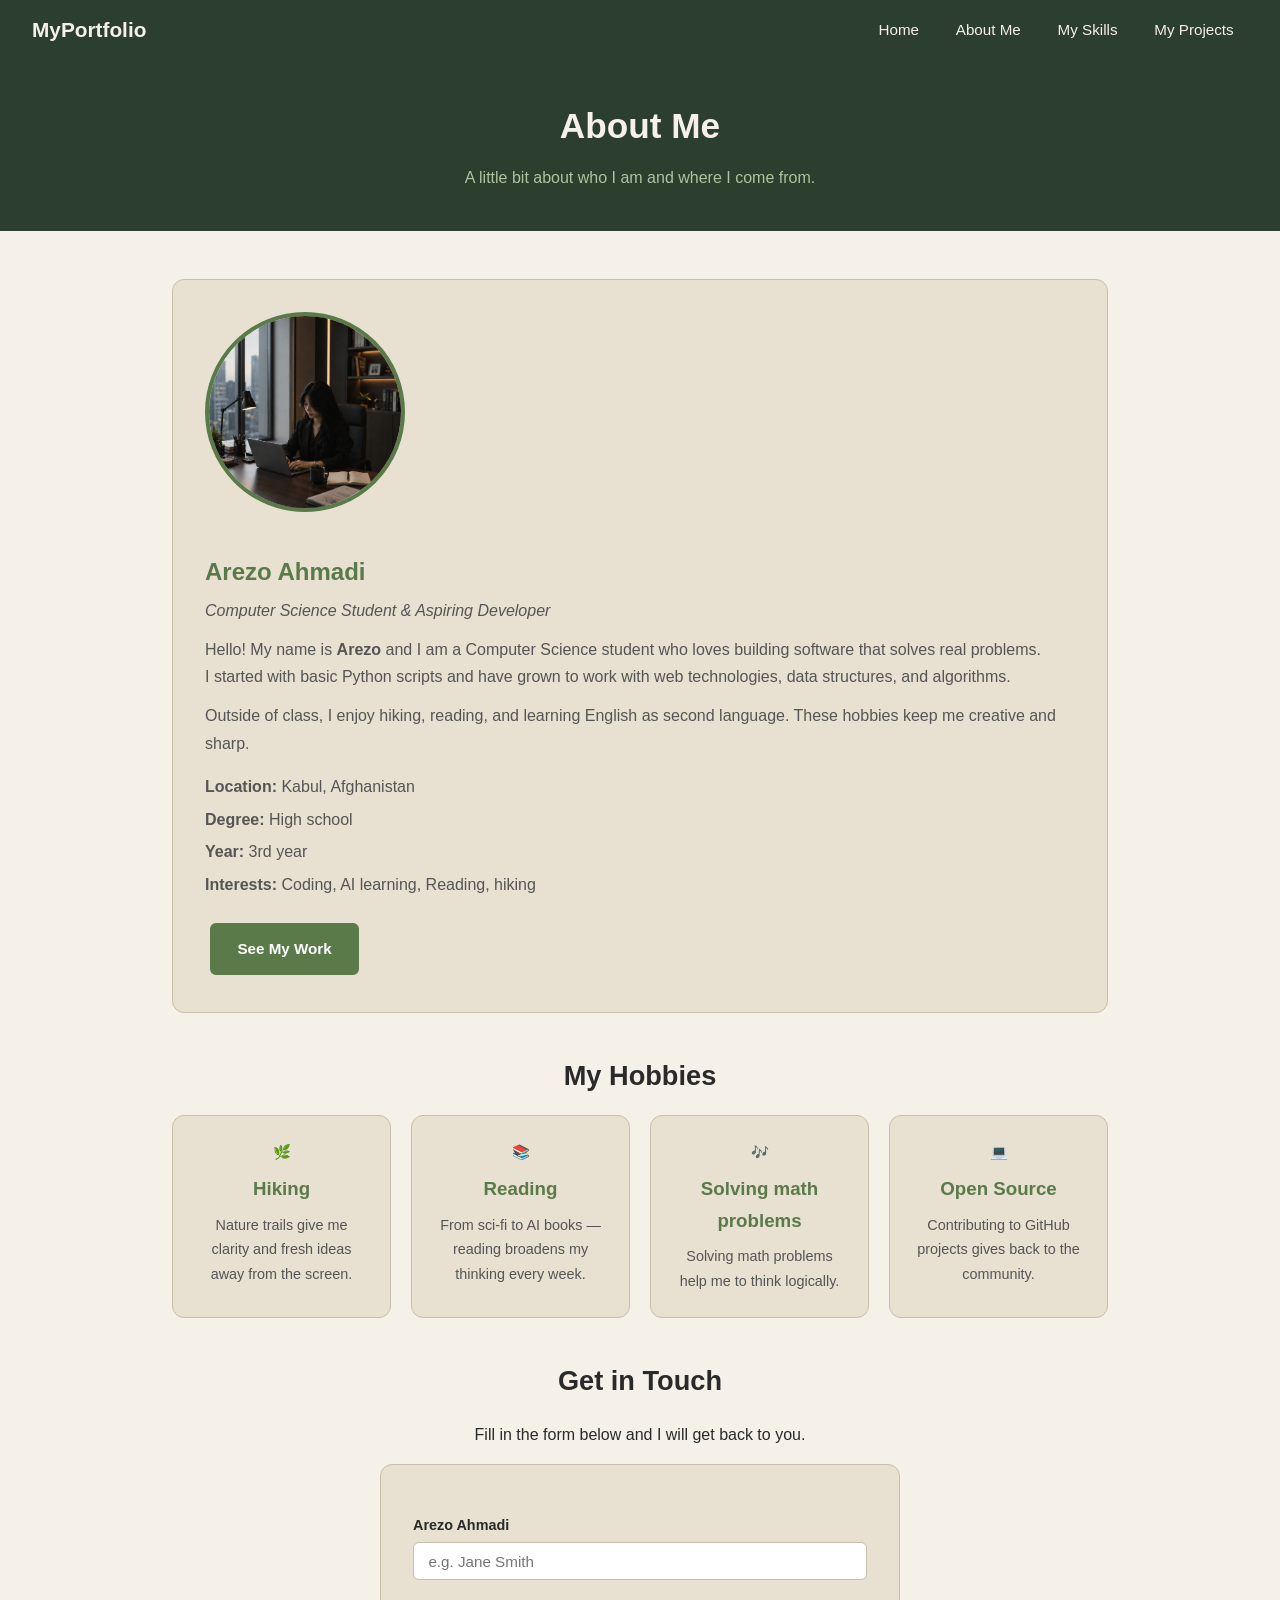
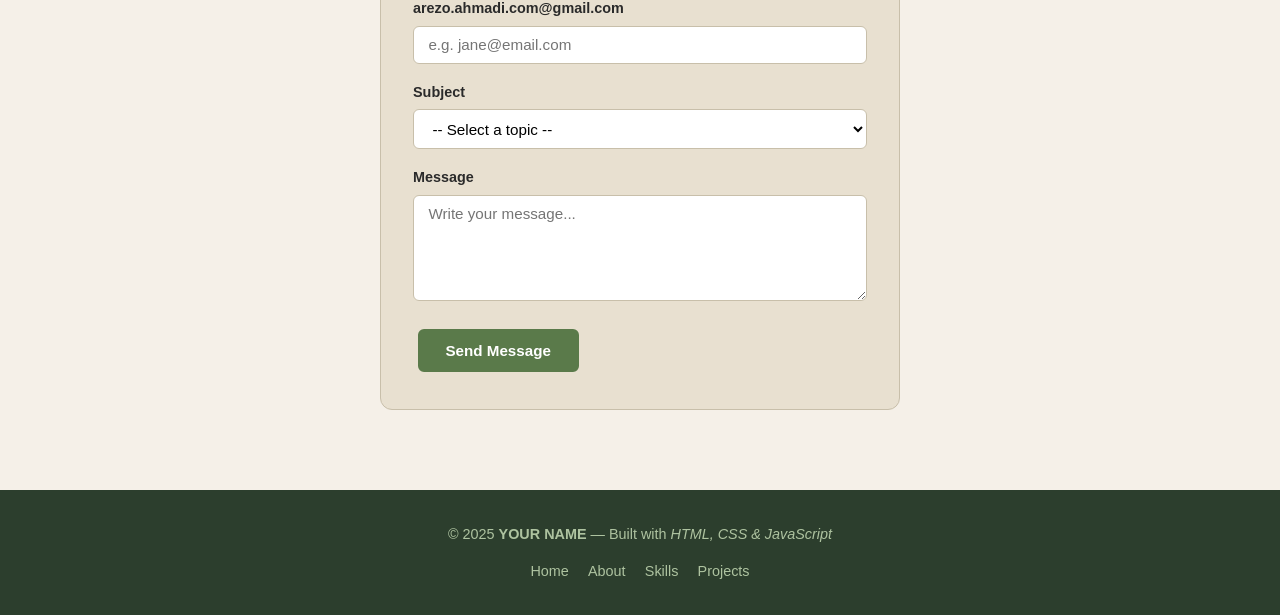
==== finalabout.html @ d026c636 "Add files via upload" ====
<!DOCTYPE html>
<html lang="en">
<head>
  <meta charset="UTF-8" />
  <meta name="viewport" content="width=device-width, initial-scale=1.0" />
  <title>My Portfolio | About Me</title>
  <link rel="stylesheet" href="css/style.css" />
</head>

<body>

  <!-- Navigation bar -->
  <nav id="navbar">
    <span class="logo">MyPortfolio</span>
    <ul>
      <li><a href="final.html">Home</a></li>
      <li><a href="finalabout.html">About Me</a></li>
      <li><a href="finalskills.html">My Skills</a></li>
      <li><a href="finalproject.html">My Projects</a></li>
    </ul>
  </nav>

  <!-- Page title -->
  <div class="page-header">
    <h1>About Me</h1>
    <p>A little bit about who I am and where I come from.</p>
  </div>

  <!-- About section -->
  <div class="page-main">

    <div class="about-card">
      <img
        src="images/about-photo.jpg"
        alt="Photo of Arezo at a desk. Credit: personal photo."
        class="about-img"
      />
      <div>
        <h2>Arezo Ahmadi</h2>
        <p><em>Computer Science Student & Aspiring Developer</em></p>

        <!-- Paragraph with bold, italic, and break tags -->
        <p>
          Hello! My name is <strong>Arezo</strong> and I am a Computer Science student
          who loves building software that solves real problems.
          <br />
          I started with basic Python scripts and have grown to work with web
          technologies, data structures, and algorithms.
        </p>

        <p>
          Outside of class, I enjoy hiking, reading, and learning English as 
         second language. These hobbies keep me creative and sharp.
        </p>

        <!-- Facts list -->
        <ul class="facts-list">
          <li><strong>Location:</strong> Kabul, Afghanistan</li>
          <li><strong>Degree:</strong> High school</li>
          <li><strong>Year:</strong> 3rd year</li>
          <li><strong>Interests:</strong> Coding, AI learning, Reading, hiking</li>
        </ul>

        <a href="finalproject.html" class="btn">See My Work</a>
      </div>
    </div>

    <!-- Hobbies section -->
    <h2 class="section-title">My Hobbies</h2>
    <div class="hobbies-row">
      <div class="hobby-box">
        <p>&#127807;</p>
        <h3>Hiking</h3>
        <p>Nature trails give me clarity and fresh ideas away from the screen.</p>
      </div>
      <div class="hobby-box">
        <p>&#128218;</p>
        <h3>Reading</h3>
        <p>From sci-fi to AI books — reading broadens my thinking every week.</p>
      </div>
      <div class="hobby-box">
        <p>&#127926;</p>
        <h3>Solving math problems</h3>
        <p>Solving math problems help me to think logically.</p>
      </div>
      <div class="hobby-box">
        <p>&#128187;</p>
        <h3>Open Source</h3>
        <p>Contributing to GitHub projects gives back to the community.</p>
      </div>
    </div>

    <!-- Contact form -->
    <h2 class="section-title">Get in Touch</h2>
    <p style="text-align:center;">Fill in the form below and I will get back to you.</p>

    <div class="form-wrap">

      <!-- User interaction 1: text input -->
      <label for="contact-name">Arezo Ahmadi</label>
      <input type="text" id="contact-name" placeholder="e.g. Jane Smith" />

      <!-- User interaction 2: email input -->
      <label for="contact-email">arezo.ahmadi.com@gmail.com</label>
      <input type="email" id="contact-email" placeholder="e.g. jane@email.com" />

      <!-- User interaction 3: dropdown -->
      <label for="contact-subject">Subject</label>
      <select id="contact-subject">
        <option value="">-- Select a topic --</option>
        <option value="internship">Internship Opportunity</option>
        <option value="collaboration">Project Collaboration</option>
        <option value="feedback">Portfolio Feedback</option>
        <option value="other">Other</option>
      </select>

      <!-- Message box -->
      <label for="contact-message">Message</label>
      <textarea id="contact-message" rows="5" placeholder="Write your message..."></textarea>

      <button class="btn" onclick="handleContactForm()">Send Message</button>

      <!-- Output shown by JavaScript -->
      <div id="form-output"></div>
    </div>

  </div>

  <!-- Footer -->
  <footer>
    <p>&copy; 2025 <strong>YOUR NAME</strong> &mdash; Built with <em>HTML, CSS & JavaScript</em></p>
    <div class="footer-links">
      <a href="final.html">Home</a>
      <a href="finalabout.html">About</a>
      <a href="finalskills.html">Skills</a>
      <a href="finalproject.html">Projects</a>
    </div>
  </footer>

  <script src="js/main.js"></script>
</body>
</html>
---- css/style.css ----
/* --- Color and font variables --- */
:root {
  --green:  #5a7a4a;
  --gold:   #b5860d;
  --brown:  #7a5c3a;
  --dark:   #2c3e2d;
  --beige:  #f5f0e8;
  --mid:    #e8e0d0;
  --border: #c8bfaa;
  --grey:   #555555;
}

/* --- Reset: removes default spacing --- */
* {
  box-sizing: border-box;
  margin: 0;
  padding: 0;
}

body {
  font-family: 'Segoe UI', sans-serif;
  background-color: var(--beige);  /* background color */
  color: #2a2a2a;
  line-height: 1.7;
}

img { max-width: 100%; display: block; }
ul  { list-style: none; }
a   { text-decoration: none; color: inherit; }

/* NAVBAR */
#navbar {
  position: fixed;
  top: 0;
  left: 0;
  width: 100%;
  background-color: var(--dark);
  display: flex;                    /* flexbox */
  align-items: center;
  justify-content: space-between;
  padding: 0 2rem;                  /* padding */
  height: 60px;
  z-index: 999;
  transition: top 0.3s ease;
}

.logo {
  color: var(--beige);
  font-size: 1.3rem;
  font-weight: bold;
}

#navbar ul {
  display: flex;                    /* flexbox */
  gap: 0.5rem;
}

#navbar ul li a {
  color: var(--beige);
  padding: 0.4rem 0.9rem;
  border-radius: 6px;
  font-size: 0.95rem;
  transition: background 0.3s;
}

#navbar ul li a:hover {
  background-color: var(--green);
}

/* HERO*/
.hero {
  max-width: 800px;
  margin: 0 auto;
  padding: 8rem 2rem 4rem;          /* padding */
  text-align: center;
}

.hero h1 {
  font-size: 2.5rem;
  margin-bottom: 0.5rem;
}

.hero h2 {
  font-size: 1.2rem;
  color: var(--brown);
  margin-bottom: 1rem;
}

.hero p {
  color: var(--grey);
  margin-bottom: 2rem;
}

.green { color: var(--green); }

/* Buttons*/
.btn {
  display: inline-block;
  background-color: var(--green);
  color: #fff;
  padding: 0.7rem 1.6rem;           /* padding */
  border-radius: 6px;
  border: 2px solid var(--green);   /* border */
  cursor: pointer;
  font-size: 0.95rem;
  font-weight: 600;
  margin: 0.3rem;
  transition: background 0.3s;
}

.btn:hover { background-color: #3f5c32; }

.btn-outline {
  display: inline-block;
  background-color: transparent;
  color: var(--green);
  padding: 0.7rem 1.6rem;
  border-radius: 6px;
  border: 2px solid var(--green);   /* border */
  cursor: pointer;
  font-size: 0.95rem;
  font-weight: 600;
  margin: 0.3rem;
  transition: background 0.3s, color 0.3s;
}

.btn-outline:hover {
  background-color: var(--green);
  color: #fff;
}

/* LOADING BAR */
.loading-wrap {
  max-width: 500px;
  margin: 0 auto 2rem;
  padding: 1rem 1.5rem;             /* padding */
  border: 1px solid var(--border);  /* border */
  border-radius: 8px;
  background-color: var(--mid);
  text-align: center;
  font-size: 0.9rem;
  color: var(--grey);
}

.loading-track {
  background-color: var(--border);
  border-radius: 50px;
  height: 16px;
  margin-top: 0.5rem;
  overflow: hidden;
}

.loading-bar {
  width: 0%;
  height: 100%;
  background-color: var(--green);   /* background color */
  border-radius: 50px;
  transition: width 0.04s linear;
}

/*STATS — Box Model Demo */
.stats {
  background-color: var(--mid);
  padding: 3rem 2rem;               /* padding */
  text-align: center;
}

.stats-row {
  display: flex;                    /* flexbox */
  flex-wrap: wrap;
  justify-content: center;
  gap: 1.5rem;
  margin-top: 1.5rem;
}

/* Box model clearly visible here */
.stat-box {
  background-color: #fff;
  padding: 1.5rem 2rem;             /* padding */
  border: 2px solid var(--border);  /* border */
  border-radius: 12px;
  min-width: 140px;
  text-align: center;
}

.stat-box strong {
  display: block;
  font-size: 2rem;
  color: var(--green);              /* font color */
}

.stat-box span {
  font-size: 0.9rem;
  color: var(--grey);
}

/*SLIDESHOW*/
.slideshow-wrap {
  max-width: 800px;
  margin: 0 auto;
  padding: 3rem 2rem;
  text-align: center;
}

.slideshow {
  position: relative;
  border: 2px solid var(--border);  /* border */
  border-radius: 12px;
  overflow: hidden;
  background-color: var(--mid);
}

.slide        { display: none; }
.slide.active { display: block; }

.slide img {
  width: 100%;
  height: 300px;
  object-fit: cover;
}

.slide p {
  padding: 0.75rem;                 /* padding */
  background-color: rgba(44,62,45,0.75);
  color: #fff;
}

.slideshow button {
  position: absolute;
  top: 50%;
  transform: translateY(-50%);
  background-color: rgba(255,255,255,0.8);
  border: none;
  font-size: 1.3rem;
  padding: 0.4rem 0.8rem;
  cursor: pointer;
  border-radius: 6px;
}

.slideshow button:first-of-type { left: 10px; }
.slideshow button:last-of-type  { right: 10px; }

/* COUNTDOWN*/
.countdown {
  background-color: var(--dark);
  color: #f5f0e8;
  padding: 3rem 2rem;               /* padding */
  text-align: center;
}

.countdown-row {
  display: flex;                    /* flexbox */
  justify-content: center;
  gap: 1.5rem;
  flex-wrap: wrap;
  margin-top: 1.5rem;
}

.cd-box {
  background-color: rgba(255,255,255,0.1);
  border: 1px solid rgba(255,255,255,0.2);  /* border */
  padding: 1.2rem 1.8rem;           /* padding */
  border-radius: 10px;
  min-width: 100px;
  font-size: 0.85rem;
  text-transform: uppercase;
  letter-spacing: 1px;
}

.cd-box span {
  display: block;
  font-size: 2.5rem;
  font-weight: bold;
  color: #a8d48a;                   /* font color */
  margin-bottom: 0.3rem;
}

/*fOOTER */
footer {
  background-color: var(--dark);
  color: #aec3a0;
  text-align: center;
  padding: 2rem;                    /* padding */
  font-size: 0.9rem;
}

.footer-links {
  display: flex;                    /* flexbox */
  justify-content: center;
  gap: 1.2rem;
  margin-top: 0.75rem;
  flex-wrap: wrap;
}

.footer-links a {
  color: #aec3a0;
  transition: color 0.3s;
}

.footer-links a:hover { color: #fff; }

/* PAGE HEADER (subpages)*/
.page-header {
  background-color: var(--dark);
  color: #f5f0e8;
  text-align: center;
  padding: 6rem 2rem 2.5rem;        /* padding */
}

.page-header h1 { font-size: 2.2rem; margin-bottom: 0.5rem; }
.page-header p  { color: #aec3a0; }

.page-main {
  max-width: 1000px;
  margin: 0 auto;
  padding: 3rem 2rem 5rem;          /* padding */
}

.section-title {
  font-size: 1.7rem;
  text-align: center;
  margin: 2.5rem 0 1rem;
}

/*About page*/
.about-card {
  display: flex;                    /* flexbox */
  gap: 2.5rem;
  align-items: flex-start;
  background-color: var(--mid);
  border: 1px solid var(--border);  /* border */
  border-radius: 12px;
  padding: 2rem;                    /* padding */
  margin-bottom: 2.5rem;
  flex-wrap: wrap;
}

.about-img {
  width: 200px;
  height: 200px;
  border-radius: 50%;
  object-fit: cover;
  border: 4px solid var(--green);   /* border */
}

.about-card h2 { color: var(--green); margin-bottom: 0.25rem; }
.about-card p  { color: var(--grey); margin-bottom: 0.75rem; }

.facts-list {
  margin: 1rem 0 1.25rem;
  display: flex;
  flex-direction: column;
  gap: 0.35rem;
}

.facts-list li { color: var(--grey); }

/* Hobbies */
.hobbies-row {
  display: flex;                    /* flexbox */
  gap: 1.25rem;
  flex-wrap: wrap;
  margin-bottom: 2rem;
}

.hobby-box {
  flex: 1 1 180px;
  background-color: var(--mid);
  border: 1px solid var(--border);  /* border */
  border-radius: 12px;
  padding: 1.5rem;                  /* padding */
  text-align: center;
}

.hobby-box h3 { color: var(--green); margin: 0.5rem 0; }
.hobby-box p  { font-size: 0.9rem; color: var(--grey); }

/* Contact form */
.form-wrap {
  max-width: 520px;
  margin: 1rem auto 0;
  background-color: var(--mid);
  border: 1px solid var(--border);  /* border */
  border-radius: 12px;
  padding: 2rem;                    /* padding */
}

.form-wrap label {
  display: block;
  font-weight: 600;
  margin-bottom: 0.3rem;
  margin-top: 1rem;
  font-size: 0.9rem;
}

.form-wrap input,
.form-wrap select,
.form-wrap textarea {
  width: 100%;
  padding: 0.6rem 0.9rem;           /* padding */
  border: 1.5px solid var(--border); /* border */
  border-radius: 6px;
  font-size: 0.95rem;
  font-family: inherit;
  background-color: #fff;
}

.form-wrap input:focus,
.form-wrap select:focus,
.form-wrap textarea:focus {
  outline: none;
  border-color: var(--green);
}

.form-wrap button { margin-top: 1.25rem; }

#form-output {
  margin-top: 1rem;
  padding: 0.75rem;
  border-radius: 6px;
  font-size: 0.9rem;
  display: none;
}

#form-output.success {
  background-color: #d4edda;
  color: #155724;
  border: 1px solid #c3e6cb;
  display: block;
}

#form-output.error {
  background-color: #f8d7da;
  color: #721c24;
  border: 1px solid #f5c6cb;
  display: block;
}

/*Skills page*/
.banner-img {
  width: 100%;
  height: 220px;
  object-fit: cover;
  border-radius: 12px;
  border: 1px solid var(--border);  /* border */
  margin-bottom: 2rem;
}

.skill-bar-wrap { margin-bottom: 1.25rem; }

.skill-label {
  display: flex;
  justify-content: space-between;
  margin-bottom: 0.3rem;
  font-size: 0.95rem;
}

.bar-track {
  background-color: var(--mid);
  border: 1px solid var(--border);  /* border */
  border-radius: 50px;
  height: 14px;
  overflow: hidden;
}

.bar-fill {
  height: 100%;
  border-radius: 50px;
}

.green-bar { background-color: var(--green); }  /* background color */
.gold-bar  { background-color: var(--gold); }   /* background color */
.brown-bar { background-color: var(--brown); }  /* background color */

.chart-box {
  max-width: 460px;
  margin: 0 auto;
  background-color: var(--mid);
  border: 1px solid var(--border);  /* border */
  border-radius: 12px;
  padding: 1.5rem;                  /* padding */
}

.quiz-box {
  background-color: var(--mid);
  border: 1px solid var(--border);  /* border */
  border-radius: 12px;
  padding: 1.5rem;                  /* padding */
  max-width: 580px;
  margin: 0 auto;
}

.quiz-box label {
  display: block;
  margin: 0.4rem 0;
  cursor: pointer;
}

.quiz-box select {
  margin-top: 0.5rem;
  padding: 0.5rem 0.8rem;
  border: 1.5px solid var(--border);
  border-radius: 6px;
  font-size: 0.95rem;
  width: 100%;
}

/* PROJECTS PAGE */
.filter-row {
  display: flex;                    /* flexbox */
  gap: 1.5rem;
  flex-wrap: wrap;
  justify-content: center;
  margin-bottom: 2rem;
}

.filter-row label { cursor: pointer; font-size: 0.95rem; }

.projects-grid {
  display: grid;
  grid-template-columns: repeat(auto-fill, minmax(280px, 1fr));
  gap: 1.5rem;
  margin-bottom: 3rem;
}

.project-card {
  background-color: var(--mid);
  border: 1px solid var(--border);  /* border */
  border-radius: 12px;
  overflow: hidden;
  transition: transform 0.3s;
}

.project-card:hover { transform: translateY(-4px); }
.project-card.hidden { display: none; }

.project-card img {
  width: 100%;
  height: 160px;
  object-fit: cover;
}

.project-info {
  padding: 1.25rem;                 /* padding */
}

.tag {
  display: inline-block;
  background-color: var(--green);   /* background color */
  color: #fff;
  font-size: 0.75rem;
  padding: 0.2rem 0.6rem;
  border-radius: 50px;
  margin-bottom: 0.6rem;
}

.project-info h3 { margin-bottom: 0.4rem; }
.project-info p  { font-size: 0.9rem; color: var(--grey); margin-bottom: 1rem; }

.video-wrap {
  max-width: 700px;
  margin: 0 auto 3rem;
  border: 2px solid var(--border);  /* border */
  border-radius: 12px;
  overflow: hidden;
}

.search-wrap {
  max-width: 460px;
  margin: 0 auto;
}

.search-wrap input {
  width: 100%;
  padding: 0.65rem 1rem;            /* padding */
  border: 1.5px solid var(--border); /* border */
  border-radius: 6px;
  font-size: 0.95rem;
  font-family: inherit;
}

#search-output {
  margin-top: 0.5rem;
  font-size: 0.9rem;
  color: var(--brown);              /* font color */
}

/* RESPONSIVE — works on phones*/
@media (max-width: 700px) {
  .hero h1     { font-size: 1.8rem; }
  .about-card  { flex-direction: column; align-items: center; text-align: center; }
  .about-img   { width: 150px; height: 150px; }
  #navbar ul   { display: none; }
  .stats-row,
  .countdown-row { gap: 0.75rem; }
}
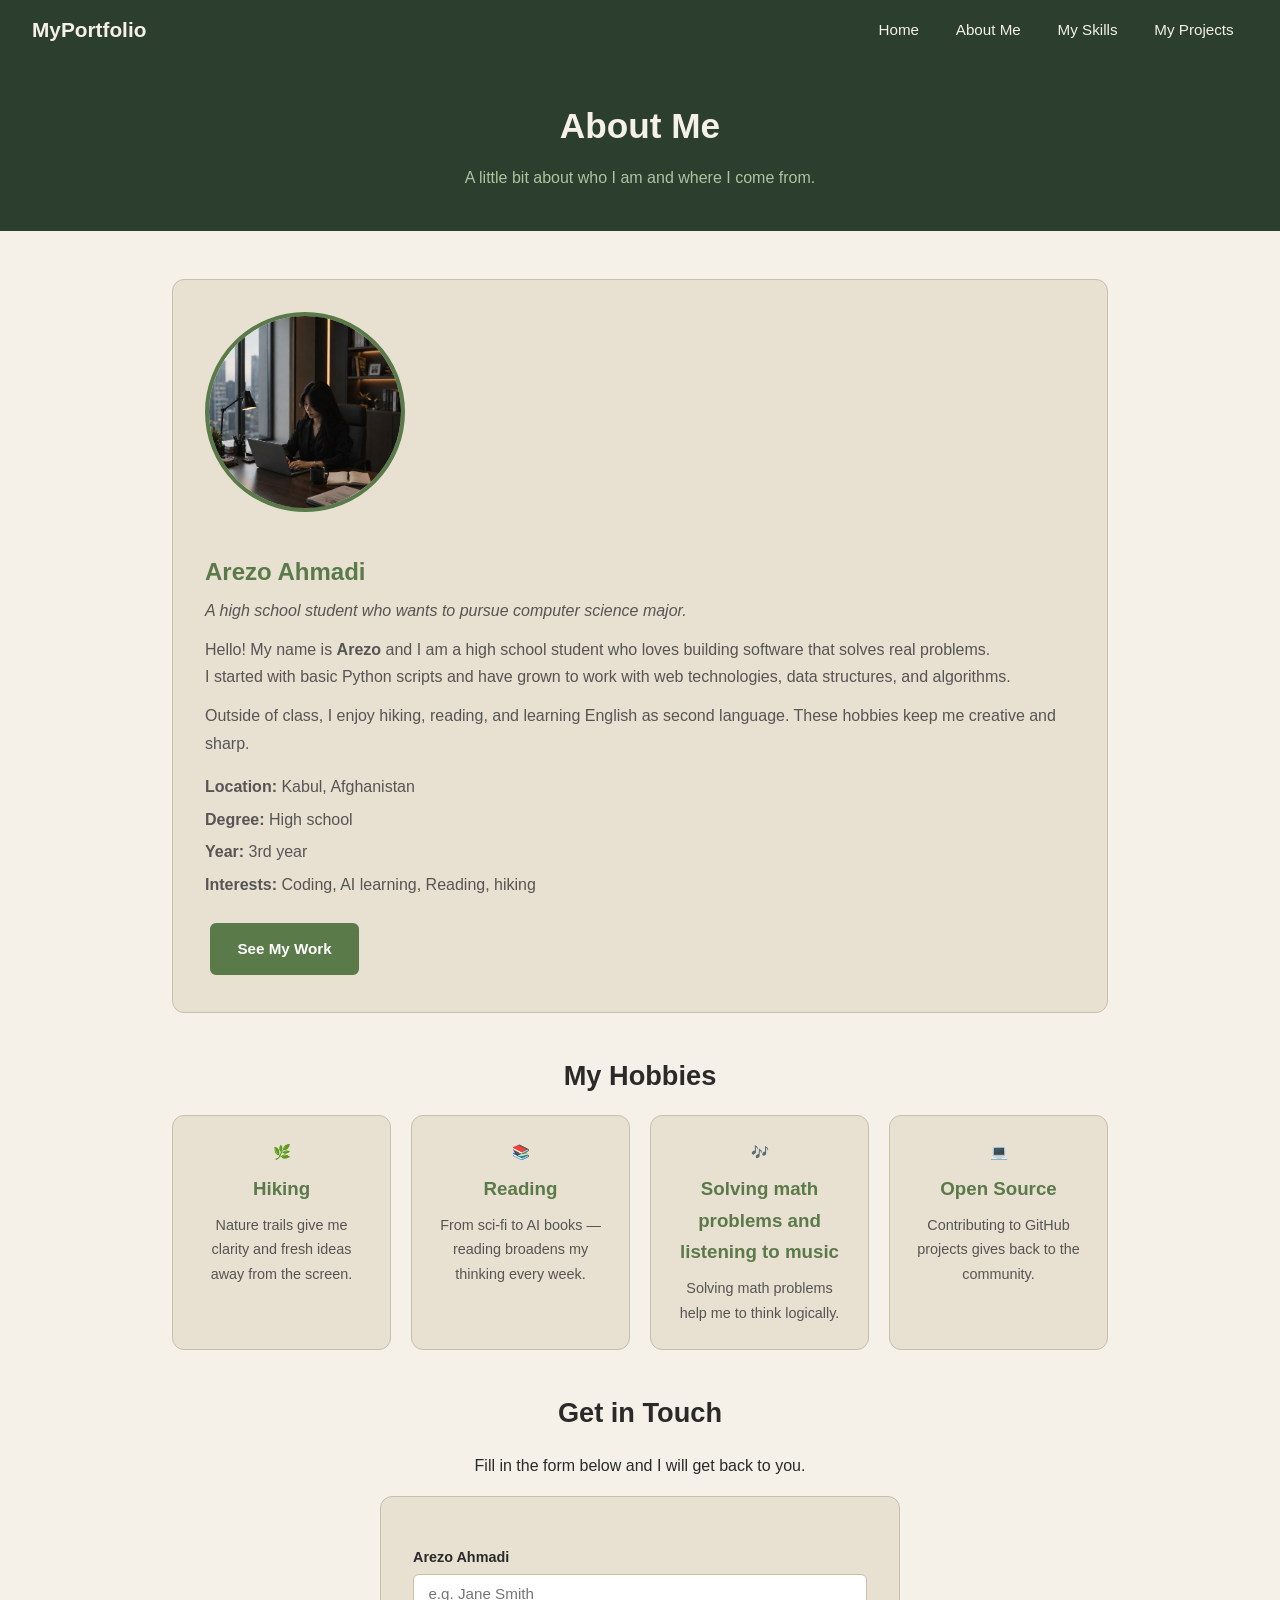
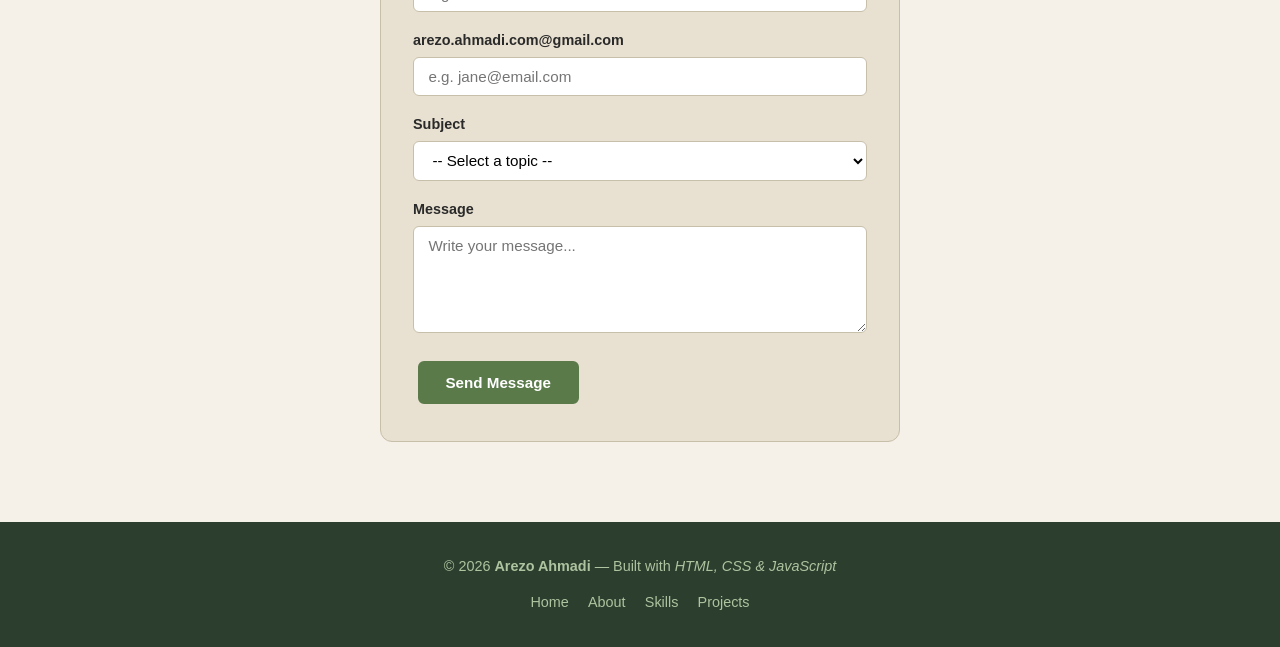
==== commit ac0daa9b: "Update finalabout.html" ====
--- a/finalabout.html
+++ b/finalabout.html
@@ -13,7 +13,7 @@
   <nav id="navbar">
     <span class="logo">MyPortfolio</span>
     <ul>
-      <li><a href="final.html">Home</a></li>
+      <li><a href="index.html">Home</a></li>
       <li><a href="finalabout.html">About Me</a></li>
       <li><a href="finalskills.html">My Skills</a></li>
       <li><a href="finalproject.html">My Projects</a></li>
@@ -37,11 +37,11 @@
       />
       <div>
         <h2>Arezo Ahmadi</h2>
-        <p><em>Computer Science Student & Aspiring Developer</em></p>
+        <p><em>A high school student who wants to pursue computer science major. </em></p>
 
         <!-- Paragraph with bold, italic, and break tags -->
         <p>
-          Hello! My name is <strong>Arezo</strong> and I am a Computer Science student
+          Hello! My name is <strong>Arezo</strong> and  I am a high school student
           who loves building software that solves real problems.
           <br />
           I started with basic Python scripts and have grown to work with web
@@ -80,7 +80,7 @@
       </div>
       <div class="hobby-box">
         <p>&#127926;</p>
-        <h3>Solving math problems</h3>
+        <h3>Solving math problems and listening to music</h3>
         <p>Solving math problems help me to think logically.</p>
       </div>
       <div class="hobby-box">
@@ -128,9 +128,9 @@
 
   <!-- Footer -->
   <footer>
-    <p>&copy; 2025 <strong>YOUR NAME</strong> &mdash; Built with <em>HTML, CSS & JavaScript</em></p>
+    <p>&copy; 2026 <strong>Arezo Ahmadi </strong> &mdash; Built with <em>HTML, CSS & JavaScript</em></p>
     <div class="footer-links">
-      <a href="final.html">Home</a>
+      <a href="index.html">Home</a>
       <a href="finalabout.html">About</a>
       <a href="finalskills.html">Skills</a>
       <a href="finalproject.html">Projects</a>
@@ -139,4 +139,4 @@
 
   <script src="js/main.js"></script>
 </body>
-</html>+</html>
